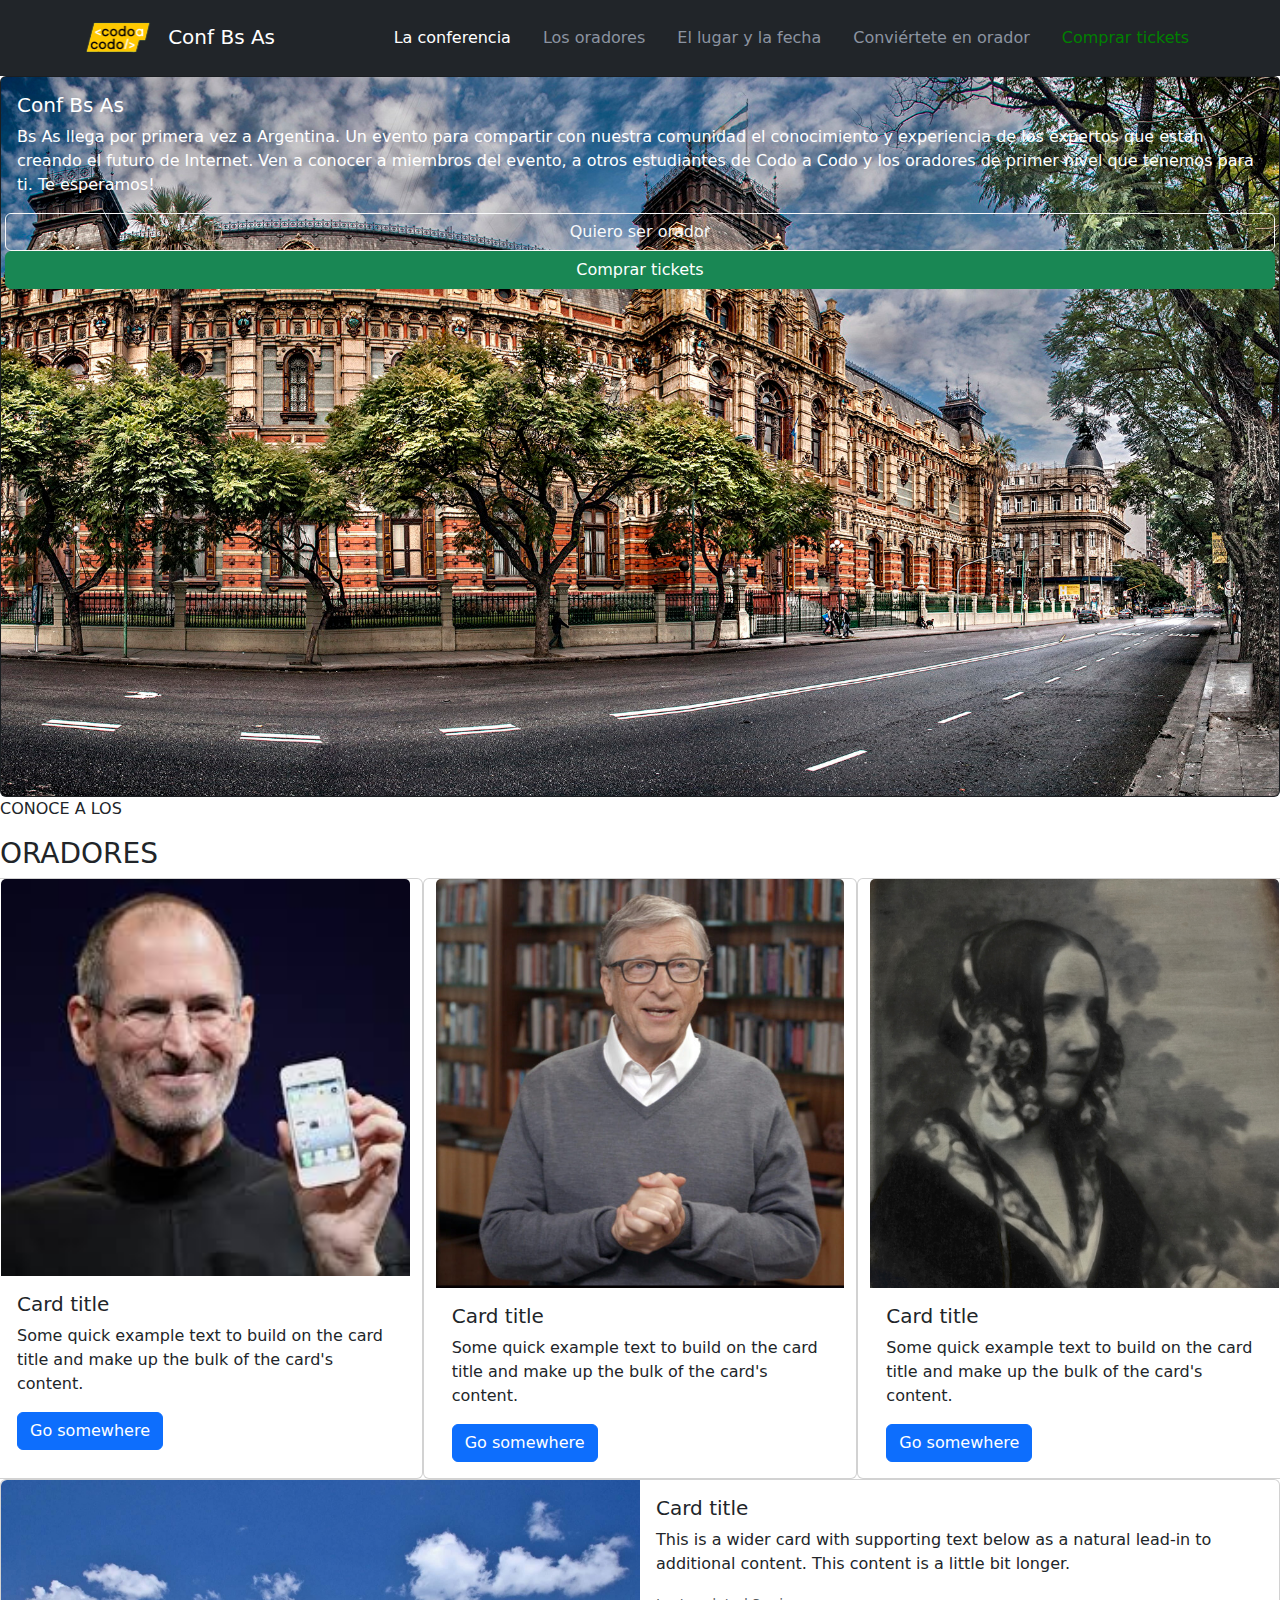
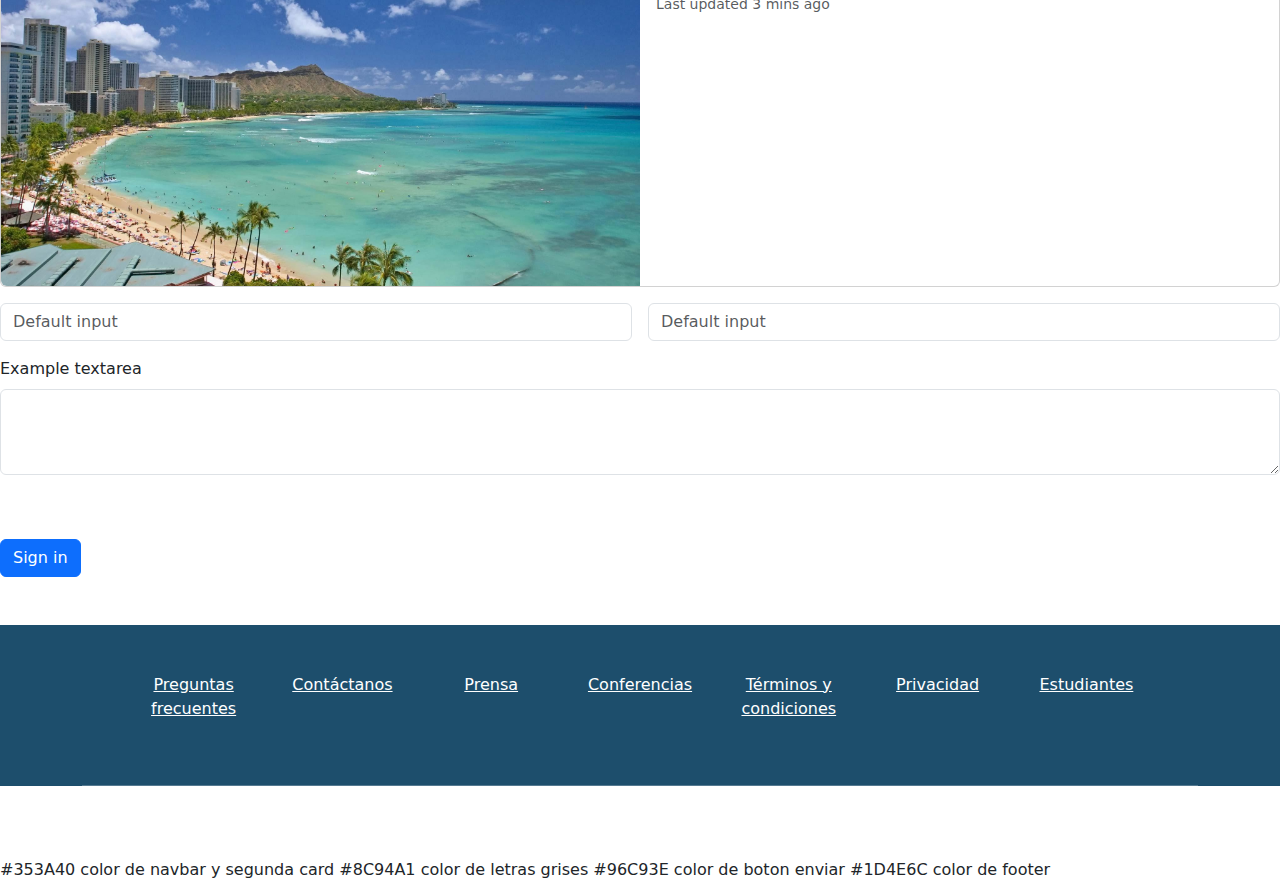
==== index.html @ 9ac05876 "esbozo 1" ====
<!DOCTYPE html>
<html lang="en">
<head>
    <meta charset="UTF-8">
    <meta http-equiv="X-UA-Compatible" content="IE=edge">
    <meta name="viewport" content="width=device-width, initial-scale=1.0">
    <link href="https://cdn.jsdelivr.net/npm/bootstrap@5.2.1/dist/css/bootstrap.min.css" rel="stylesheet">
    <title>Document</title>
</head>
<body>
    <nav class="navbar navbar-dark bg-dark" style="background-color: #353a40;">
        <div class="container-fluid">
          <a class="navbar-brand" href="#" style="padding-left: 5%;">
            <img src="./static/imagenes/logos/codoacodo.png" alt="Logo" width="87" height="50" class="d-inline-block align-text-center">
            Conf Bs As
          </a>
          <ul class="nav justify-content-end" style="padding-right: 5%;">
            <li class="nav-item">
              <a class="nav-link" aria-current="page" href="#" style="color: white;">La conferencia</a>
            </li>
            <li class="nav-item">
              <a class="nav-link" href="#" style="color: #8C94A1;">Los oradores</a>
            </li>
            <li class="nav-item">
              <a class="nav-link" href="#" style="color: #8C94A1;">El lugar y la fecha</a>
            </li>
            <li class="nav-item">
                <a class="nav-link" href="#" style="color: #8C94A1;">Conviértete en orador</a>
              </li>
            <li class="nav-item">
              <a class="nav-link disabled" style="color: green;">Comprar tickets</a>
            </li>
          </ul>
        </div>
      </nav>
       
      <div class="card text-bg-dark">
        <img src="./static/imagenes/lugares/ba1.jpg" class="card-img" alt="...">
        <div class=" card-img-overlay">
          <h5 class="card-title">Conf Bs As</h5>
          <p class="card-text">Bs As llega por primera vez a Argentina. Un evento para compartir con nuestra comunidad el conocimiento y experiencia de los expertos que estan creando el futuro de Internet. Ven a conocer a miembros del evento, a otros estudiantes de Codo a Codo y los oradores de primer nivel que tenemos para ti. Te esperamos!</p>
          <div class="row">
            <button href="#" type="button" class="btn btn-outline-light">Quiero ser orador</button>
            <button href="#" type="button" class="btn btn-success">Comprar tickets</button>

          </div>
        </div>
      </div>
      <p>CONOCE A LOS</p>
      <H3>ORADORES</H3>
      <div class="row">
      <div class="card col-sm" style="width: 18rem;">
        <img src="./static/imagenes/personas/steve.jpg" class="card-img-top" alt="...">
        <div class="card-body">
          <h5 class="card-title">Card title</h5>
          <p class="card-text">Some quick example text to build on the card title and make up the bulk of the card's content.</p>
          <a href="#" class="btn btn-primary">Go somewhere</a>
        </div>
      </div><div class="card col-sm" style="width: 18rem;">
        <img src="./static/imagenes/personas/bill.jpg" class="card-img-top" alt="...">
        <div class="card-body">
          <h5 class="card-title">Card title</h5>
          <p class="card-text">Some quick example text to build on the card title and make up the bulk of the card's content.</p>
          <a href="#" class="btn btn-primary">Go somewhere</a>
        </div>
      </div><div class="card col-sm" style="width: 18rem;">
        <img src="./static/imagenes/personas/ada.jpeg" class="card-img-top" alt="...">
        <div class="card-body">
          <h5 class="card-title">Card title</h5>
          <p class="card-text">Some quick example text to build on the card title and make up the bulk of the card's content.</p>
          <a href="#" class="btn btn-primary">Go somewhere</a>
        </div>
      </div>
      </div>
      
      <div class="card mb-3">
        <div class="row g-0">
          <div class="col-md-6 ">
            <img src="./static/imagenes/lugares/honolulu.jpg" class="img-fluid rounded-start" alt="...">
          </div>
          <div class="col-md-6">
            <div class="card-body">
              <h5 class="card-title">Card title</h5>
              <p class="card-text">This is a wider card with supporting text below as a natural lead-in to additional content. This content is a little bit longer.</p>
              <p class="card-text"><small class="text-muted">Last updated 3 mins ago</small></p>
            </div>
          </div>
        </div>
      </div>

      <form class="row g-3">
        <div class="col-md-6">
          <input class="form-control" type="text" placeholder="Default input" aria-label="default input example">
        </div>
        <div class="col-md-6">
          <input class="form-control" type="text" placeholder="Default input" aria-label="default input example">
        </div>
        <div class="col-12">
          <div class="mb-5">
            <label for="exampleFormControlTextarea1" class="form-label">Example textarea</label>
            <textarea class="form-control" id="exampleFormControlTextarea1" rows="3"></textarea>
          </div>
        </div>
        <div class="col-12">
          <button type="submit" class="btn btn-primary">Sign in</button>
        </div>
      </form>


    <footer class="text-center text-white" style="background-color: #1D4E6C">
      
      <div class="container">
       
        <section class="mt-5">
          
          <div class=" d-flex justify-content-center pt-5" style="padding-left: 10%; padding-right: 10%;">
            
            <div class="col-md-2">
              <p class="font-weight-bold">
                <a href="#!" class="text-white">Preguntas frecuentes</a>
              </p>
            </div>
            
            <div class="col-md-2">
              <p class="font-weight-bold">
                <a href="#!" class="text-white">Contáctanos</a>
              </p>
            </div>
            
            <div class="col-md-2">
              <p class="font-weight-bold">
                <a href="#!" class="text-white">Prensa</a>
              </p>
            </div>
            
            <div class="col-md-2">
              <p class="font-weight-bold">
                <a href="#!" class="text-white">Conferencias</a>
              </p>
            </div>
            
            <div class="col-md-2">
              <p class="font-weight-bold">
                <a href="#!" class="text-white">Términos y condiciones</a>
              </p>
            </div>

            <div class="col-md-2">
              <p class="font-weight-bold">
                <a href="#!" class="text-white">Privacidad</a>
              </p>
            </div>

            <div class="col-md-2">
              <p class="font-weight-bold">
                <a href="#!" class="text-white">Estudiantes</a>
              </p>
            </div>
            
          </div>
        </section>
        <hr class="my-5" />

      </div>
    </footer>
     <br/>
    #353A40 color de navbar y segunda card
    #8C94A1 color de letras grises
    #96C93E color de boton enviar
    #1D4E6C color de footer
</body>
</html>
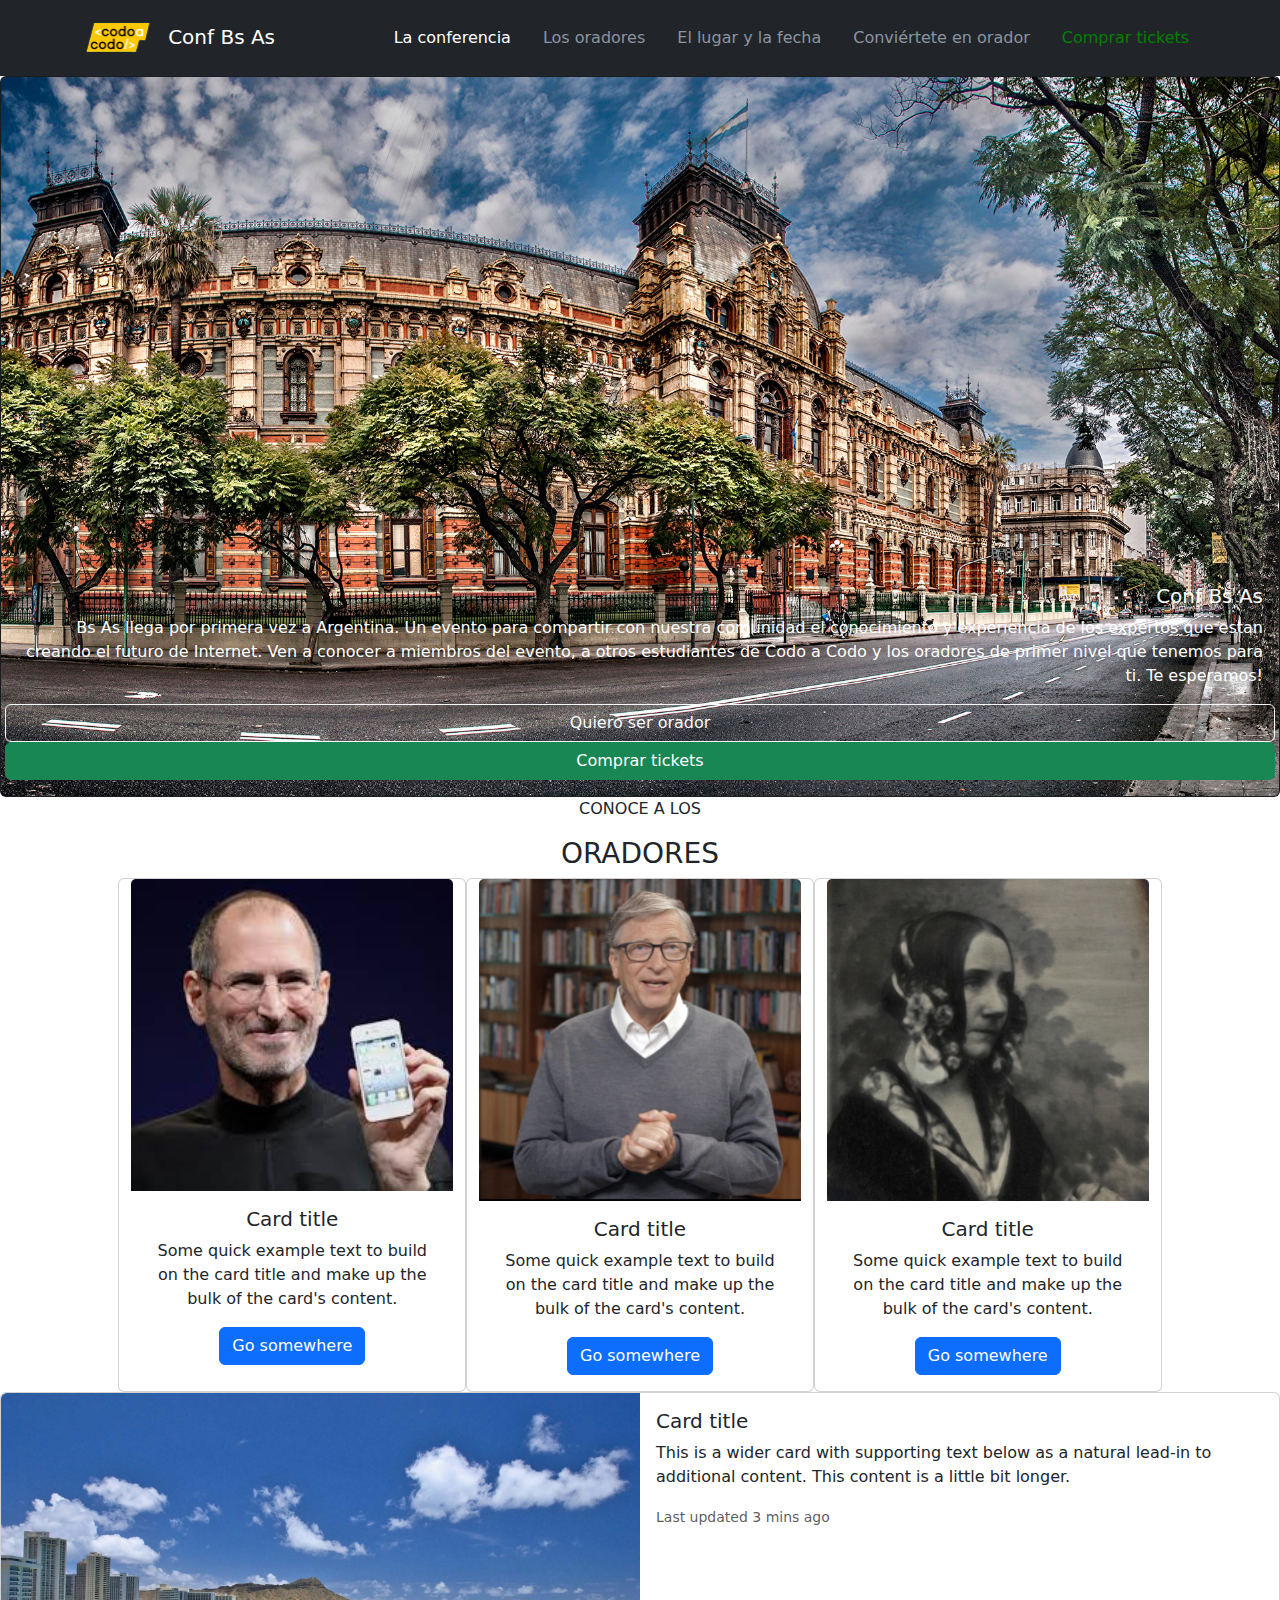
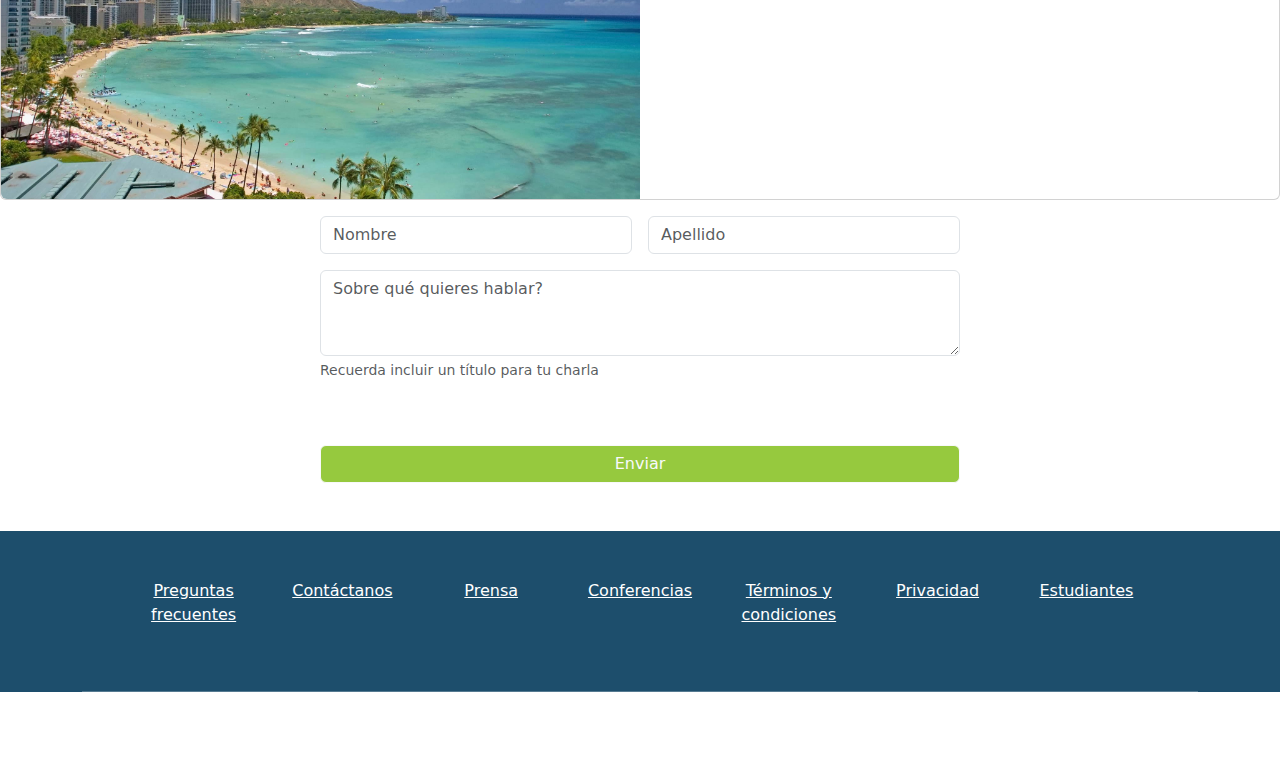
==== commit 4f8064a2: "bosquejo 2" ====
--- a/index.html
+++ b/index.html
@@ -34,36 +34,37 @@
         </div>
       </nav>
        
-      <div class="card text-bg-dark">
+      <div class="card text-bg-dark text-end">
         <img src="./static/imagenes/lugares/ba1.jpg" class="card-img" alt="...">
-        <div class=" card-img-overlay">
+        <div class="card-img-overlay align-content-end">
           <h5 class="card-title">Conf Bs As</h5>
           <p class="card-text">Bs As llega por primera vez a Argentina. Un evento para compartir con nuestra comunidad el conocimiento y experiencia de los expertos que estan creando el futuro de Internet. Ven a conocer a miembros del evento, a otros estudiantes de Codo a Codo y los oradores de primer nivel que tenemos para ti. Te esperamos!</p>
           <div class="row">
             <button href="#" type="button" class="btn btn-outline-light">Quiero ser orador</button>
             <button href="#" type="button" class="btn btn-success">Comprar tickets</button>
-
           </div>
         </div>
       </div>
-      <p>CONOCE A LOS</p>
-      <H3>ORADORES</H3>
-      <div class="row">
-      <div class="card col-sm" style="width: 18rem;">
+      <div class="row text-center">
+        <p>CONOCE A LOS</p>
+      <h3>ORADORES</h3>
+      <div class="card col-sm" style="width: 18rem; margin-left: 10%;">
         <img src="./static/imagenes/personas/steve.jpg" class="card-img-top" alt="...">
         <div class="card-body">
           <h5 class="card-title">Card title</h5>
           <p class="card-text">Some quick example text to build on the card title and make up the bulk of the card's content.</p>
           <a href="#" class="btn btn-primary">Go somewhere</a>
         </div>
-      </div><div class="card col-sm" style="width: 18rem;">
+      </div>
+      <div class="card col-sm" style="width: 18rem;">
         <img src="./static/imagenes/personas/bill.jpg" class="card-img-top" alt="...">
         <div class="card-body">
           <h5 class="card-title">Card title</h5>
           <p class="card-text">Some quick example text to build on the card title and make up the bulk of the card's content.</p>
           <a href="#" class="btn btn-primary">Go somewhere</a>
         </div>
-      </div><div class="card col-sm" style="width: 18rem;">
+      </div>
+      <div class="card col-sm" style="width: 18rem; margin-right: 10%;">
         <img src="./static/imagenes/personas/ada.jpeg" class="card-img-top" alt="...">
         <div class="card-body">
           <h5 class="card-title">Card title</h5>
@@ -75,7 +76,7 @@
       
       <div class="card mb-3">
         <div class="row g-0">
-          <div class="col-md-6 ">
+          <div class="col-md-6">
             <img src="./static/imagenes/lugares/honolulu.jpg" class="img-fluid rounded-start" alt="...">
           </div>
           <div class="col-md-6">
@@ -88,21 +89,22 @@
         </div>
       </div>
 
-      <form class="row g-3">
-        <div class="col-md-6">
-          <input class="form-control" type="text" placeholder="Default input" aria-label="default input example">
+      <form class="row g-3 text-center" style="padding-left: 25%; padding-right: 25%;">
+        <div class="col-md-6 ">
+          
+          <input class="form-control" type="text" placeholder="Nombre" aria-label="default input example">
         </div>
         <div class="col-md-6">
-          <input class="form-control" type="text" placeholder="Default input" aria-label="default input example">
+          <input class="form-control" type="text" placeholder="Apellido" aria-label="default input example">
         </div>
         <div class="col-12">
           <div class="mb-5">
-            <label for="exampleFormControlTextarea1" class="form-label">Example textarea</label>
-            <textarea class="form-control" id="exampleFormControlTextarea1" rows="3"></textarea>
+            <textarea class="form-control" type="text" placeholder="Sobre qué quieres hablar?" rows="3"></textarea>
+            <div id="emailHelp" class="form-text text-lg-start">Recuerda incluir un título para tu charla</div>
           </div>
         </div>
-        <div class="col-12">
-          <button type="submit" class="btn btn-primary">Sign in</button>
+        <div class="col-12 d-grid gap-2">
+          <button type="submit" class="btn btn-primary btn-outline-light" style="background-color: #96c93e;">Enviar</button>
         </div>
       </form>
 
@@ -113,60 +115,47 @@
        
         <section class="mt-5">
           
-          <div class=" d-flex justify-content-center pt-5" style="padding-left: 10%; padding-right: 10%;">
-            
+          <div class=" d-flex justify-content-center pt-5" style="padding-left: 10%; padding-right: 10%;">  
             <div class="col-md-2">
               <p class="font-weight-bold">
                 <a href="#!" class="text-white">Preguntas frecuentes</a>
               </p>
             </div>
-            
             <div class="col-md-2">
               <p class="font-weight-bold">
                 <a href="#!" class="text-white">Contáctanos</a>
               </p>
             </div>
-            
             <div class="col-md-2">
               <p class="font-weight-bold">
                 <a href="#!" class="text-white">Prensa</a>
               </p>
             </div>
-            
             <div class="col-md-2">
               <p class="font-weight-bold">
                 <a href="#!" class="text-white">Conferencias</a>
               </p>
             </div>
-            
             <div class="col-md-2">
               <p class="font-weight-bold">
                 <a href="#!" class="text-white">Términos y condiciones</a>
               </p>
             </div>
-
             <div class="col-md-2">
               <p class="font-weight-bold">
                 <a href="#!" class="text-white">Privacidad</a>
               </p>
             </div>
-
             <div class="col-md-2">
               <p class="font-weight-bold">
                 <a href="#!" class="text-white">Estudiantes</a>
               </p>
             </div>
-            
           </div>
         </section>
-        <hr class="my-5" />
-
+        <hr class="my-5"/>
       </div>
     </footer>
      <br/>
-    #353A40 color de navbar y segunda card
-    #8C94A1 color de letras grises
-    #96C93E color de boton enviar
-    #1D4E6C color de footer
 </body>
 </html>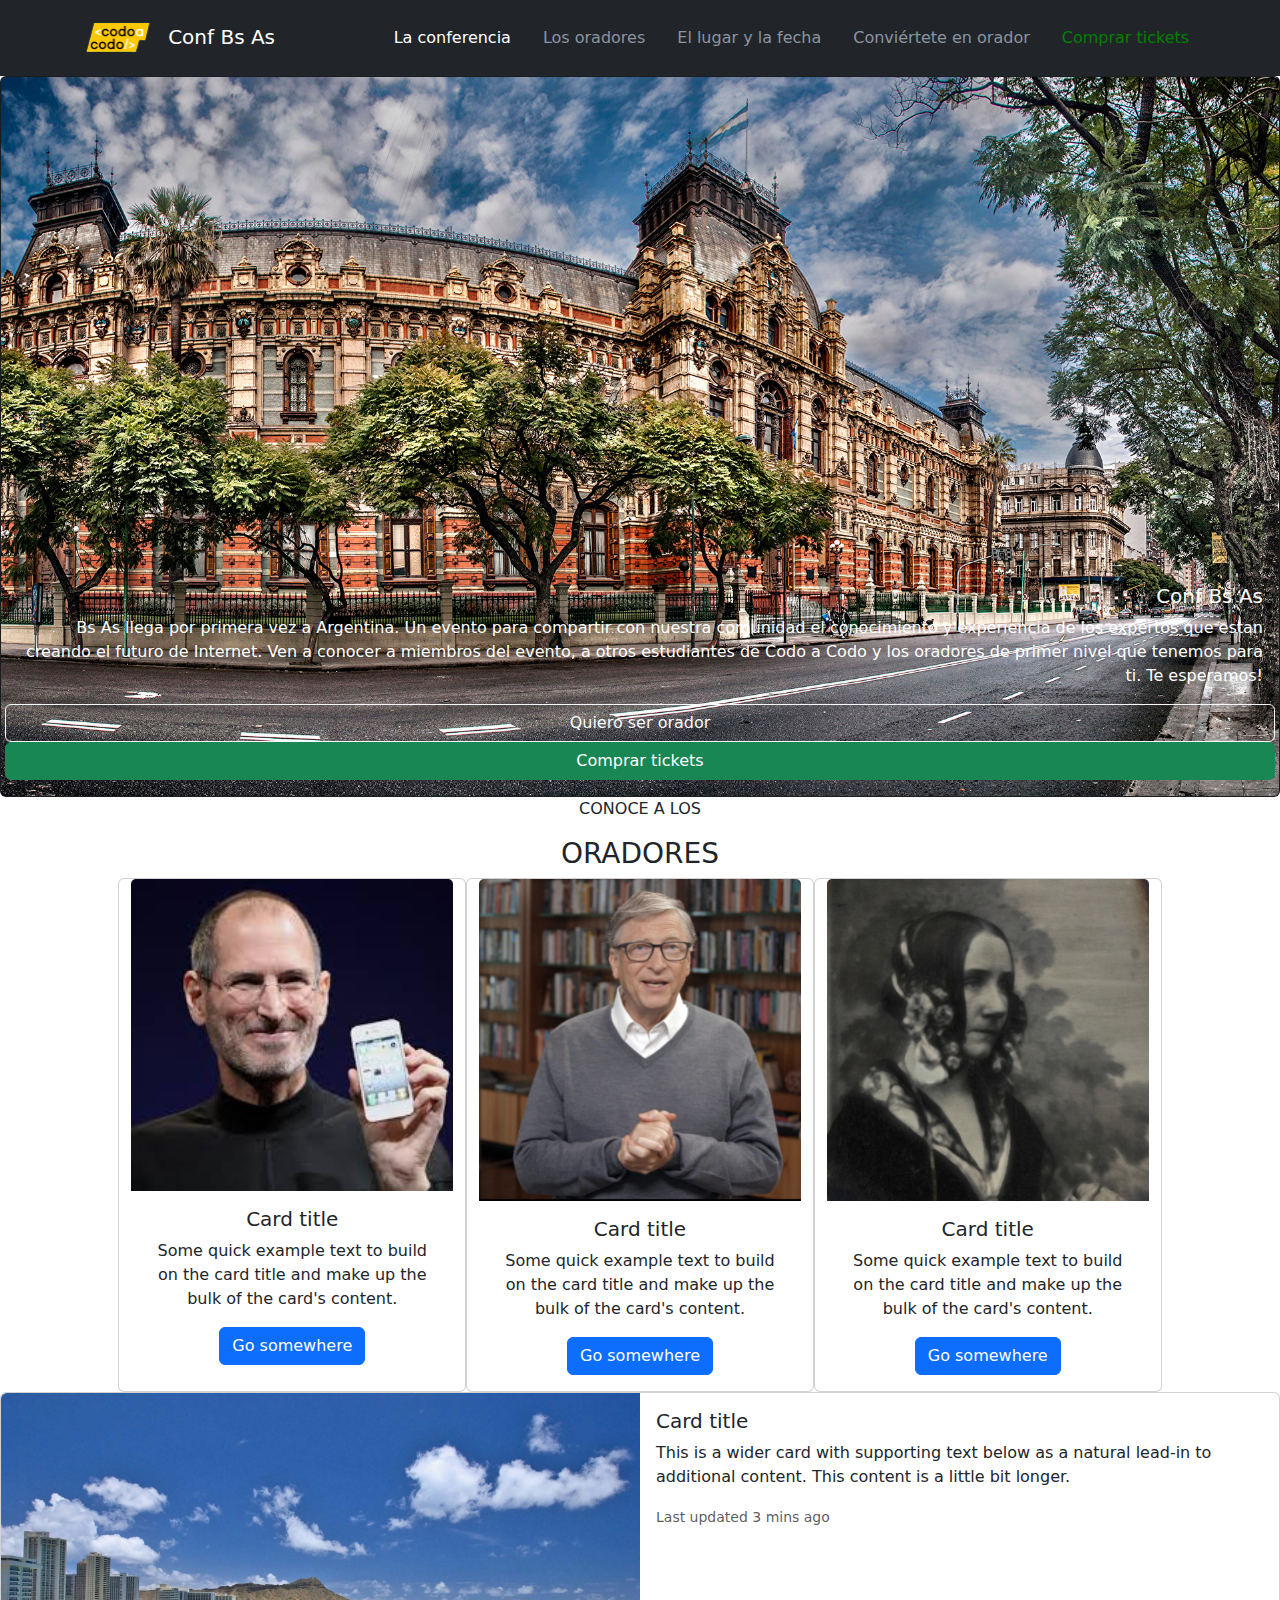
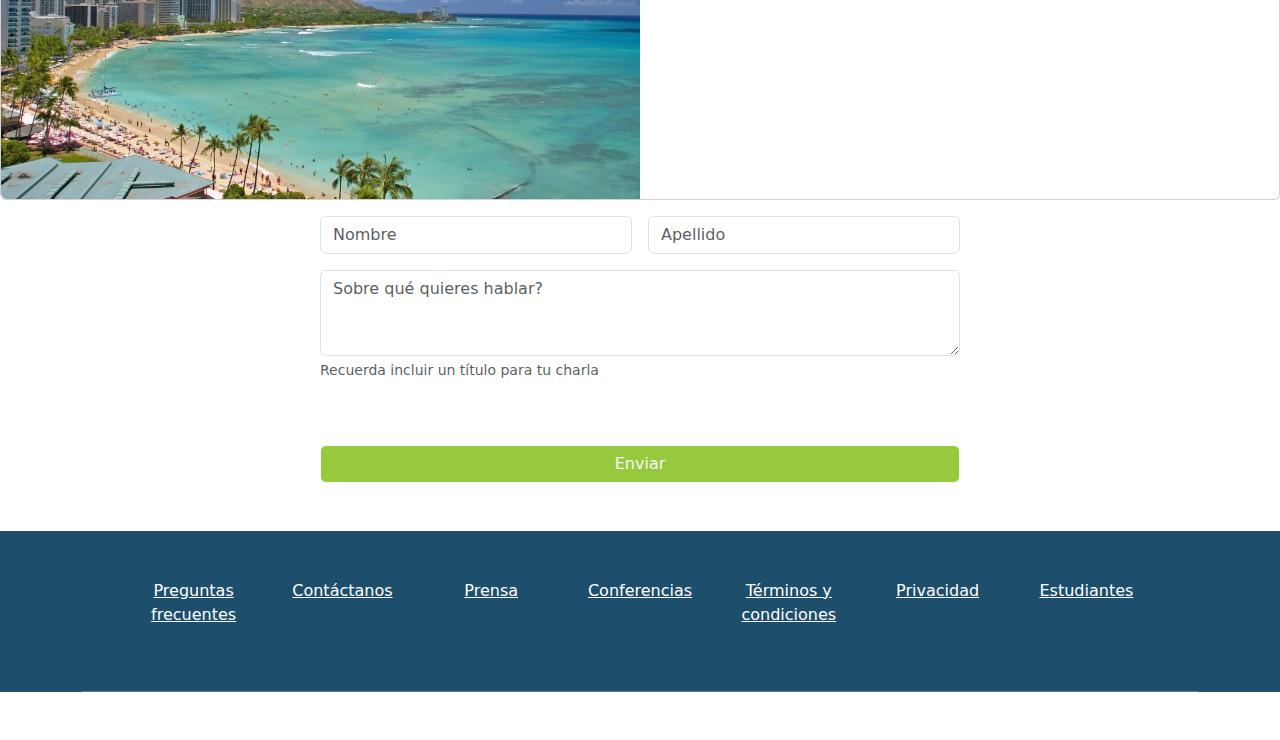
==== commit 67e15af3: "cambios chicos" ====
--- a/index.html
+++ b/index.html
@@ -156,6 +156,5 @@
         <hr class="my-5"/>
       </div>
     </footer>
-     <br/>
 </body>
 </html>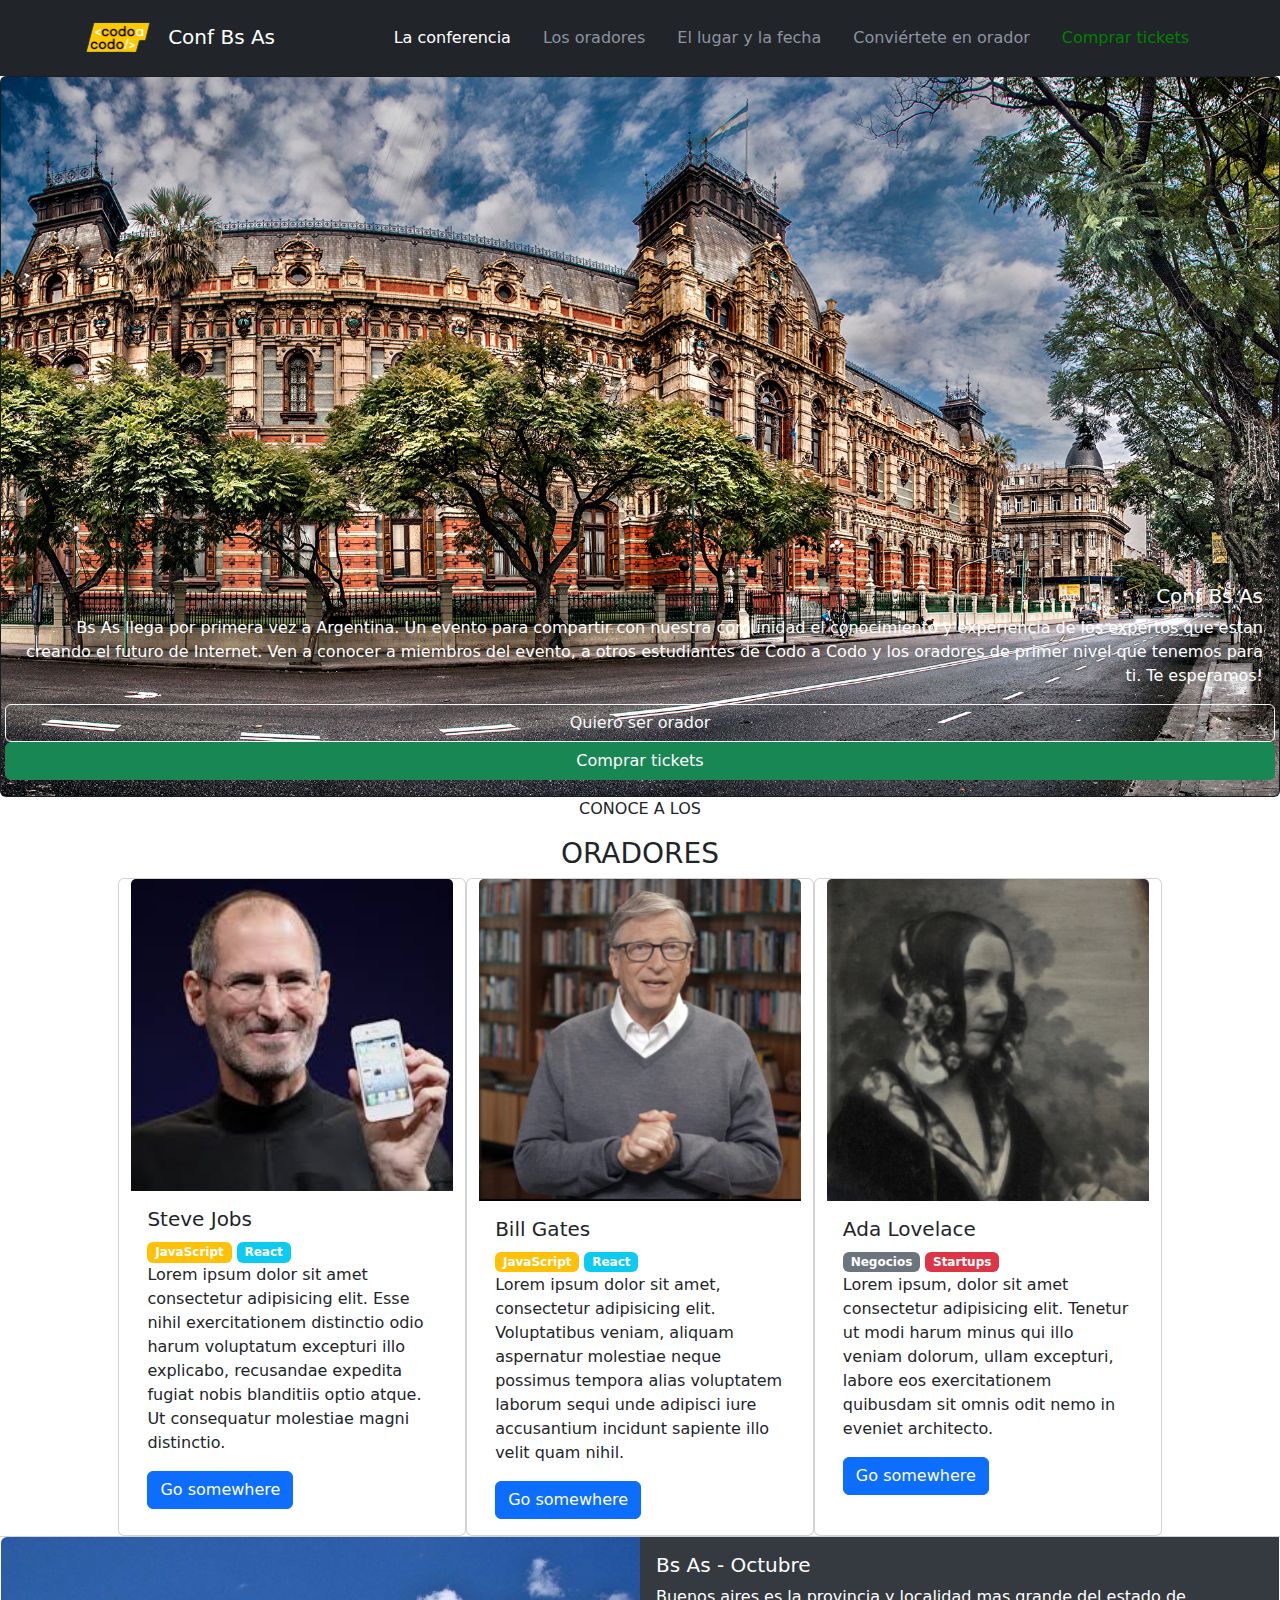
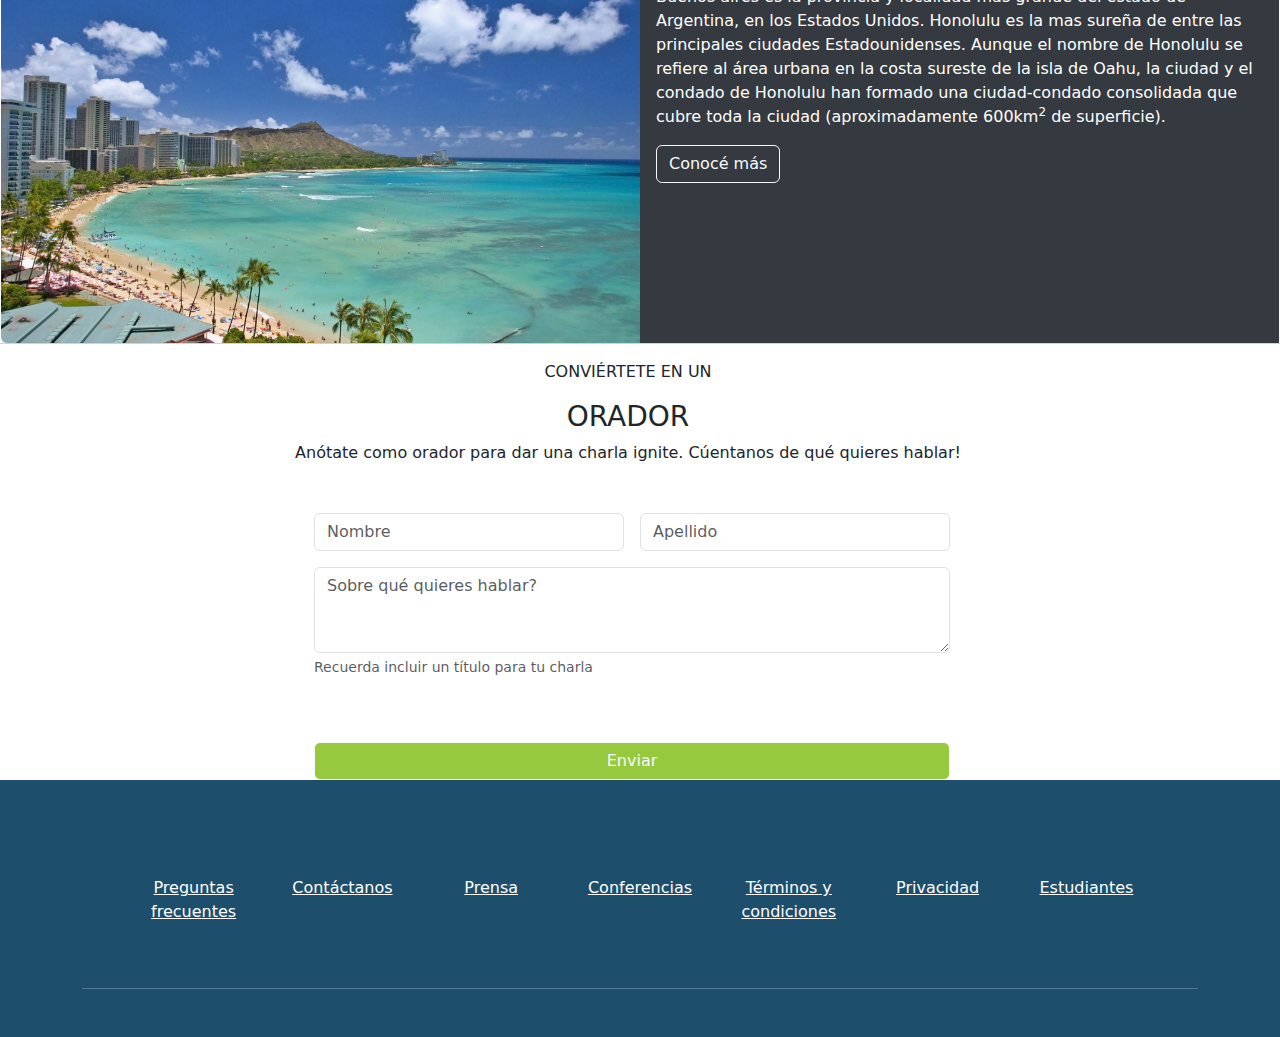
==== commit bfeaa603: "pequeños cambios" ====
--- a/index.html
+++ b/index.html
@@ -47,55 +47,67 @@
       </div>
       <div class="row text-center">
         <p>CONOCE A LOS</p>
-      <h3>ORADORES</h3>
+        <h3>ORADORES</h3>
+      </div>
+      <div class="row text-start">
       <div class="card col-sm" style="width: 18rem; margin-left: 10%;">
         <img src="./static/imagenes/personas/steve.jpg" class="card-img-top" alt="...">
         <div class="card-body">
-          <h5 class="card-title">Card title</h5>
-          <p class="card-text">Some quick example text to build on the card title and make up the bulk of the card's content.</p>
+          <h5 class="card-title">Steve Jobs</h5>
+          <span class="badge bg-warning">JavaScript</span>
+          <span class="badge bg-info">React</span>
+          <p class="card-text">Lorem ipsum dolor sit amet consectetur adipisicing elit. Esse nihil exercitationem distinctio odio harum voluptatum excepturi illo explicabo, recusandae expedita fugiat nobis blanditiis optio atque. Ut consequatur molestiae magni distinctio.</p>
           <a href="#" class="btn btn-primary">Go somewhere</a>
         </div>
       </div>
       <div class="card col-sm" style="width: 18rem;">
         <img src="./static/imagenes/personas/bill.jpg" class="card-img-top" alt="...">
         <div class="card-body">
-          <h5 class="card-title">Card title</h5>
-          <p class="card-text">Some quick example text to build on the card title and make up the bulk of the card's content.</p>
+          <h5 class="card-title">Bill Gates</h5>
+          <span class="badge bg-warning">JavaScript</span>
+          <span class="badge bg-info">React</span>
+          <p class="card-text">Lorem ipsum dolor sit amet, consectetur adipisicing elit. Voluptatibus veniam, aliquam aspernatur molestiae neque possimus tempora alias voluptatem laborum sequi unde adipisci iure accusantium incidunt sapiente illo velit quam nihil.</p>
           <a href="#" class="btn btn-primary">Go somewhere</a>
         </div>
       </div>
       <div class="card col-sm" style="width: 18rem; margin-right: 10%;">
         <img src="./static/imagenes/personas/ada.jpeg" class="card-img-top" alt="...">
         <div class="card-body">
-          <h5 class="card-title">Card title</h5>
-          <p class="card-text">Some quick example text to build on the card title and make up the bulk of the card's content.</p>
+          <h5 class="card-title">Ada Lovelace</h5>
+          <span class="badge bg-secondary">Negocios</span>
+          <span class="badge bg-danger">Startups</span>
+          <p class="card-text">Lorem ipsum, dolor sit amet consectetur adipisicing elit. Tenetur ut modi harum minus qui illo veniam dolorum, ullam excepturi, labore eos exercitationem quibusdam sit omnis odit nemo in eveniet architecto. </p>
           <a href="#" class="btn btn-primary">Go somewhere</a>
         </div>
       </div>
-      </div>
+      
       
       <div class="card mb-3">
         <div class="row g-0">
           <div class="col-md-6">
             <img src="./static/imagenes/lugares/honolulu.jpg" class="img-fluid rounded-start" alt="...">
           </div>
-          <div class="col-md-6">
-            <div class="card-body">
-              <h5 class="card-title">Card title</h5>
-              <p class="card-text">This is a wider card with supporting text below as a natural lead-in to additional content. This content is a little bit longer.</p>
-              <p class="card-text"><small class="text-muted">Last updated 3 mins ago</small></p>
+          <div class="col-md-6" style="background-color: #353a40 ;">
+            <div class="card-body text-lg-start" style="color: white;">
+              <h5 class="card-title">Bs As - Octubre</h5>
+              <p class="card-text">Buenos aires es la provincia y localidad mas grande del estado de Argentina, en los Estados Unidos. Honolulu es la mas sureña de entre las principales ciudades Estadounidenses. Aunque el nombre de Honolulu se refiere al área urbana en la costa sureste de la isla de Oahu, la ciudad y el condado de Honolulu han formado una ciudad-condado consolidada que cubre toda la ciudad (aproximadamente 600km<sup>2</sup> de superficie).</p>
+              <button type="button" class="btn btn-outline-light">Conocé más</button>
             </div>
           </div>
         </div>
       </div>
-
+      <div class="row text-center">
+      <p>CONVIÉRTETE EN UN</p>
+      <h3>ORADOR</h3>
+      <p>Anótate como orador para dar una charla ignite. Cúentanos de qué quieres hablar!</p>
+    </div>
       <form class="row g-3 text-center" style="padding-left: 25%; padding-right: 25%;">
         <div class="col-md-6 ">
           
-          <input class="form-control" type="text" placeholder="Nombre" aria-label="default input example">
+          <input class="form-control" type="text" placeholder="Nombre" aria-label="Nombre">
         </div>
         <div class="col-md-6">
-          <input class="form-control" type="text" placeholder="Apellido" aria-label="default input example">
+          <input class="form-control" type="text" placeholder="Apellido" aria-label="Apellido">
         </div>
         <div class="col-12">
           <div class="mb-5">
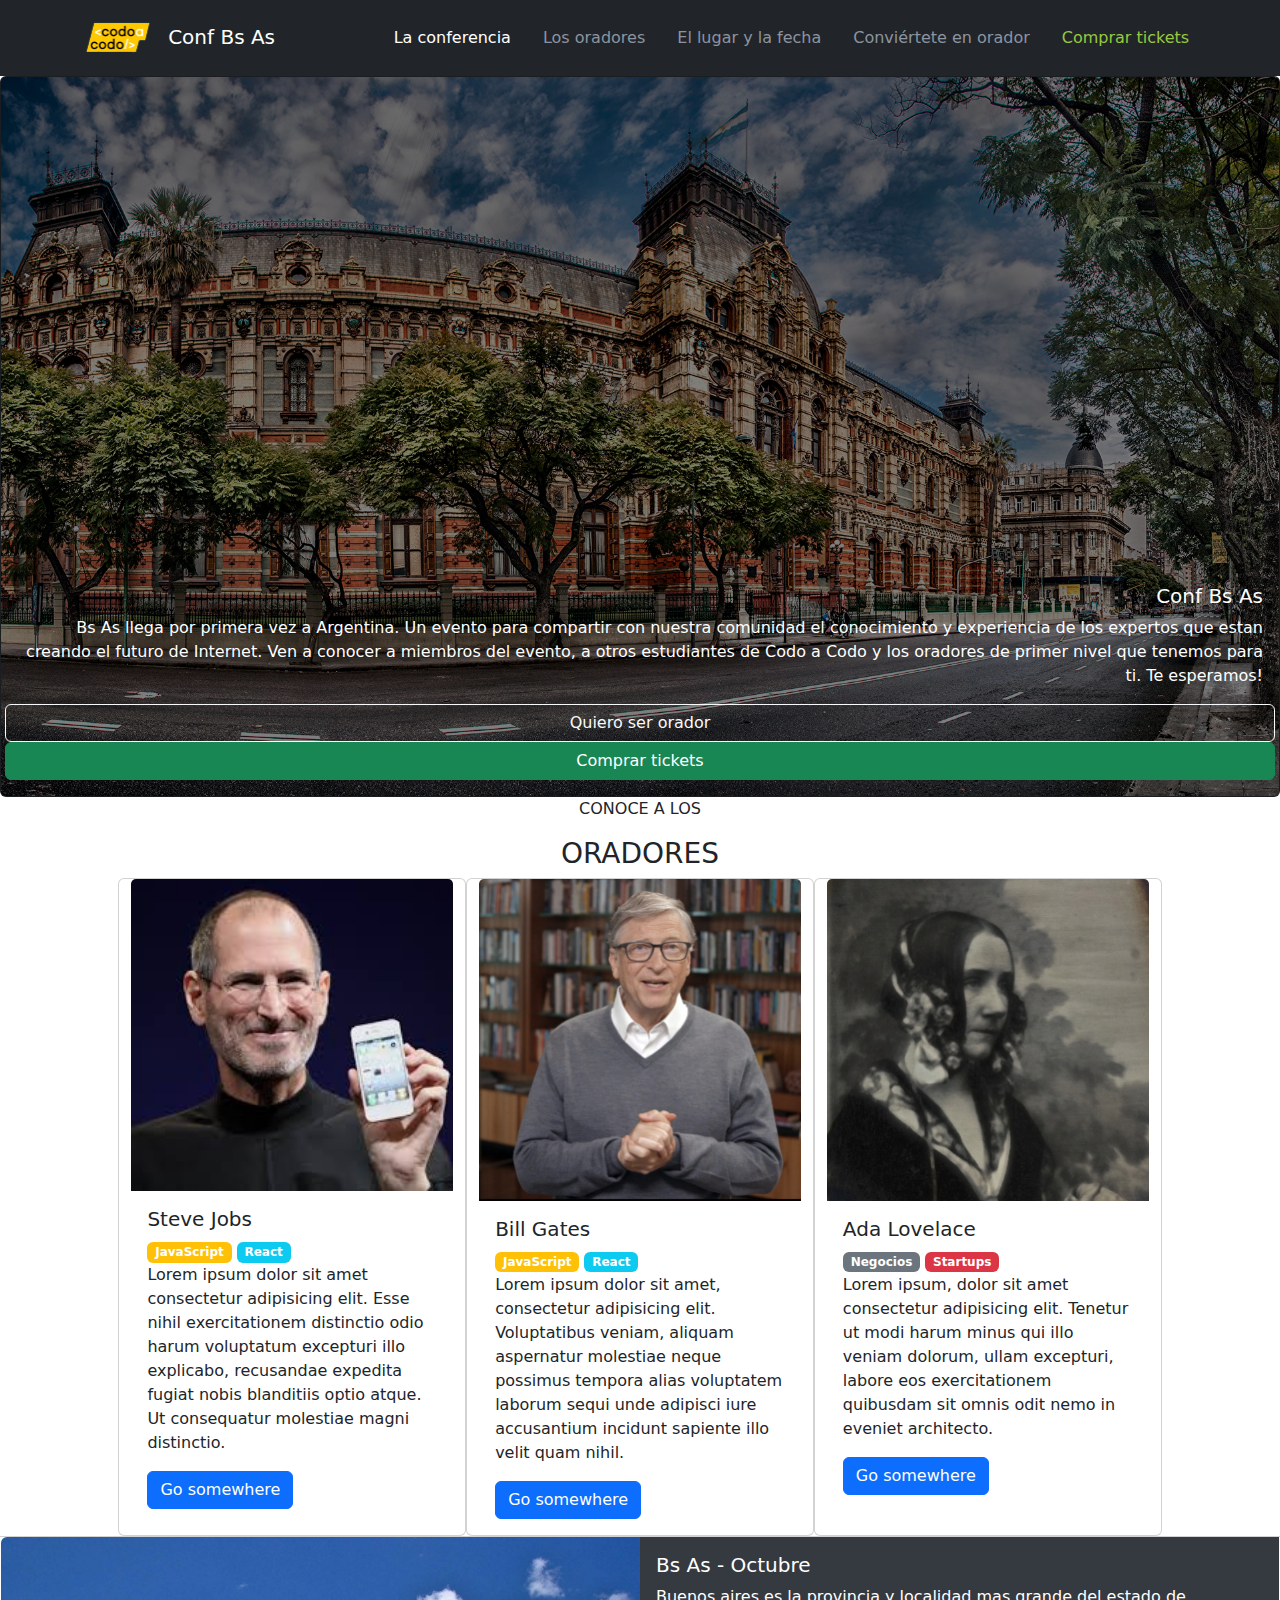
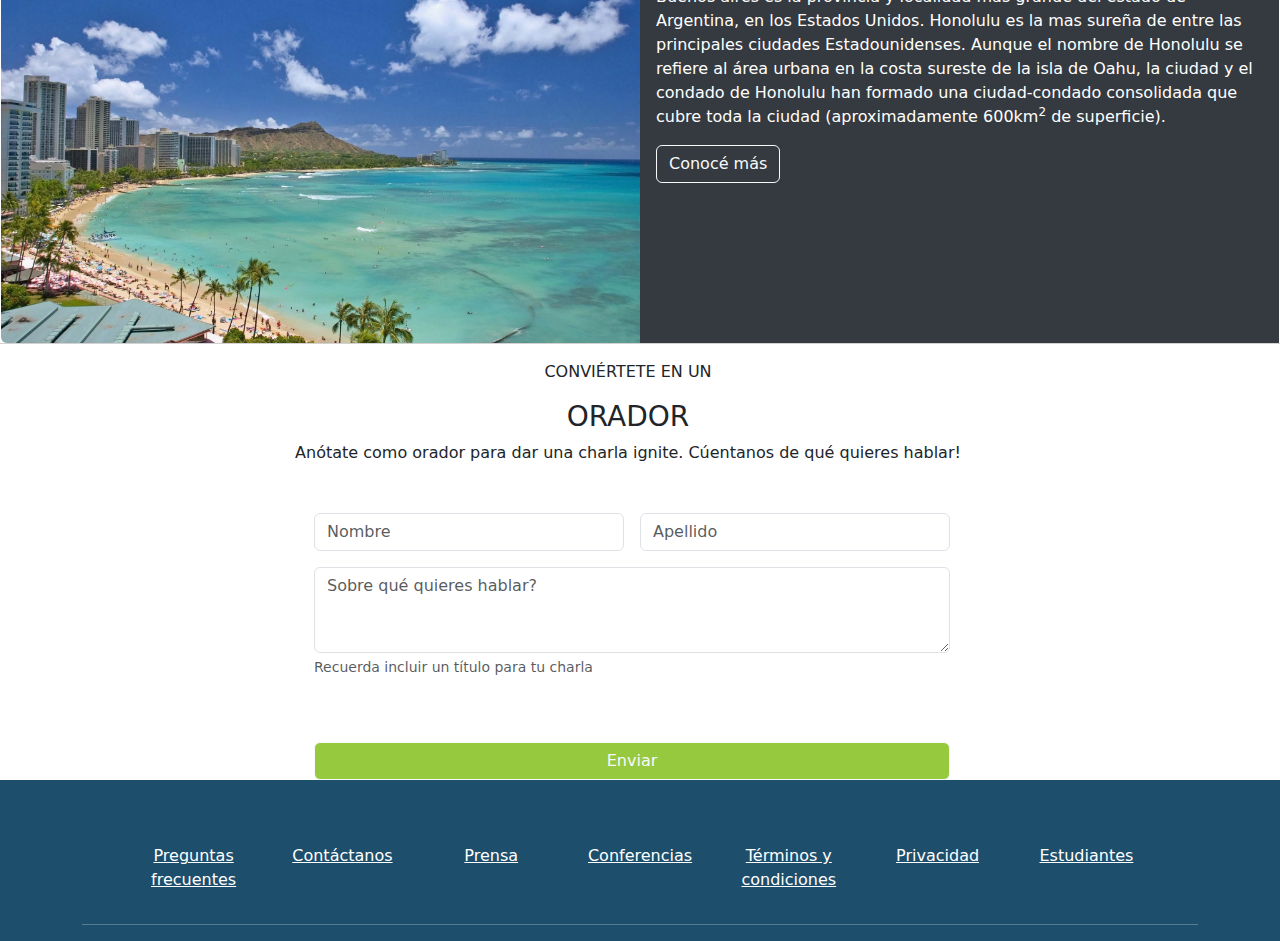
==== commit a6dd9b31: "casi listo" ====
--- a/index.html
+++ b/index.html
@@ -5,7 +5,7 @@
     <meta http-equiv="X-UA-Compatible" content="IE=edge">
     <meta name="viewport" content="width=device-width, initial-scale=1.0">
     <link href="https://cdn.jsdelivr.net/npm/bootstrap@5.2.1/dist/css/bootstrap.min.css" rel="stylesheet">
-    <title>Document</title>
+    <title>CODO A CODO</title>
 </head>
 <body>
     <nav class="navbar navbar-dark bg-dark" style="background-color: #353a40;">
@@ -28,7 +28,7 @@
                 <a class="nav-link" href="#" style="color: #8C94A1;">Conviértete en orador</a>
               </li>
             <li class="nav-item">
-              <a class="nav-link disabled" style="color: green;">Comprar tickets</a>
+              <a class="nav-link disabled" style="color: #96c93e;">Comprar tickets</a>
             </li>
           </ul>
         </div>
@@ -36,7 +36,7 @@
        
       <div class="card text-bg-dark text-end">
         <img src="./static/imagenes/lugares/ba1.jpg" class="card-img" alt="...">
-        <div class="card-img-overlay align-content-end">
+        <div class="card-img-overlay align-content-end" style="background-color: rgba(0, 0, 0, 0.5);">
           <h5 class="card-title">Conf Bs As</h5>
           <p class="card-text">Bs As llega por primera vez a Argentina. Un evento para compartir con nuestra comunidad el conocimiento y experiencia de los expertos que estan creando el futuro de Internet. Ven a conocer a miembros del evento, a otros estudiantes de Codo a Codo y los oradores de primer nivel que tenemos para ti. Te esperamos!</p>
           <div class="row">
@@ -127,7 +127,7 @@
        
         <section class="mt-5">
           
-          <div class=" d-flex justify-content-center pt-5" style="padding-left: 10%; padding-right: 10%;">  
+          <div class=" d-flex justify-content-center pt-3" style="padding-left: 10%; padding-right: 10%;">  
             <div class="col-md-2">
               <p class="font-weight-bold">
                 <a href="#!" class="text-white">Preguntas frecuentes</a>
@@ -165,7 +165,7 @@
             </div>
           </div>
         </section>
-        <hr class="my-5"/>
+        <hr class="my-3"/>
       </div>
     </footer>
 </body>
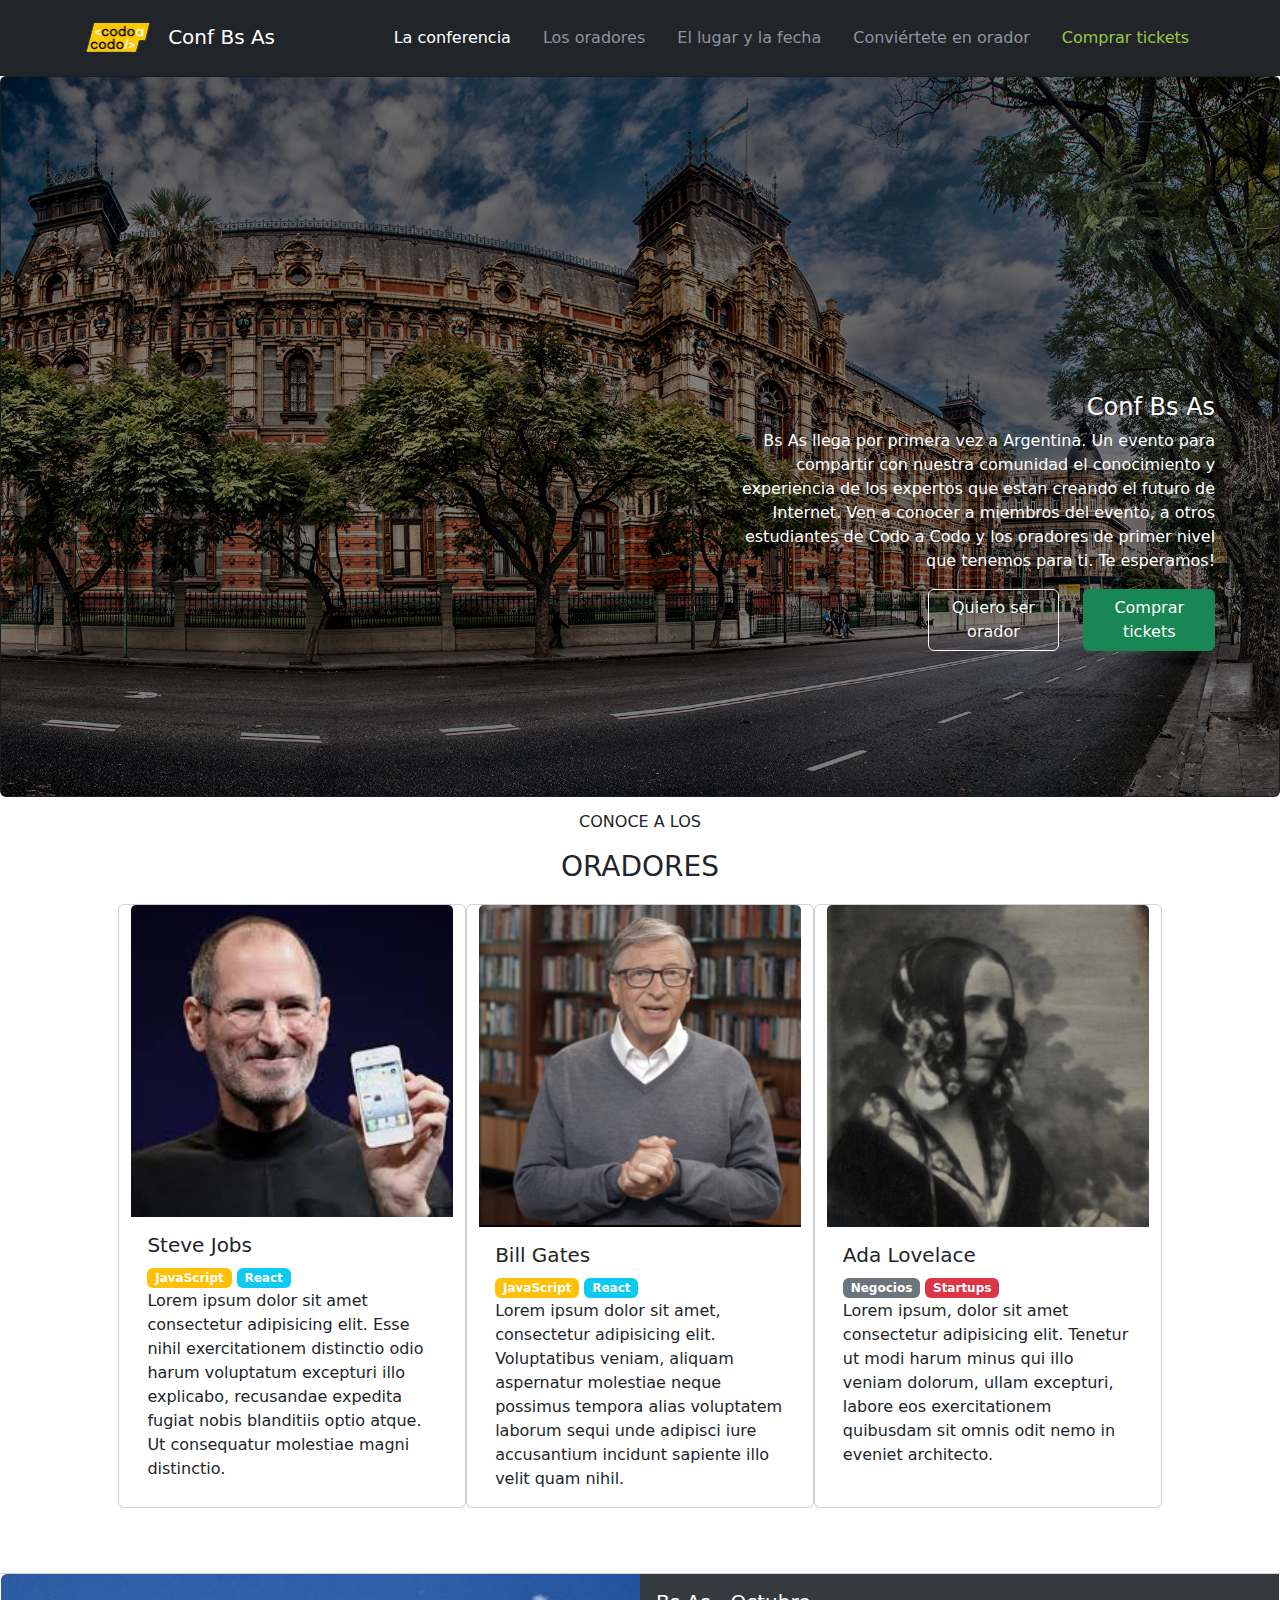
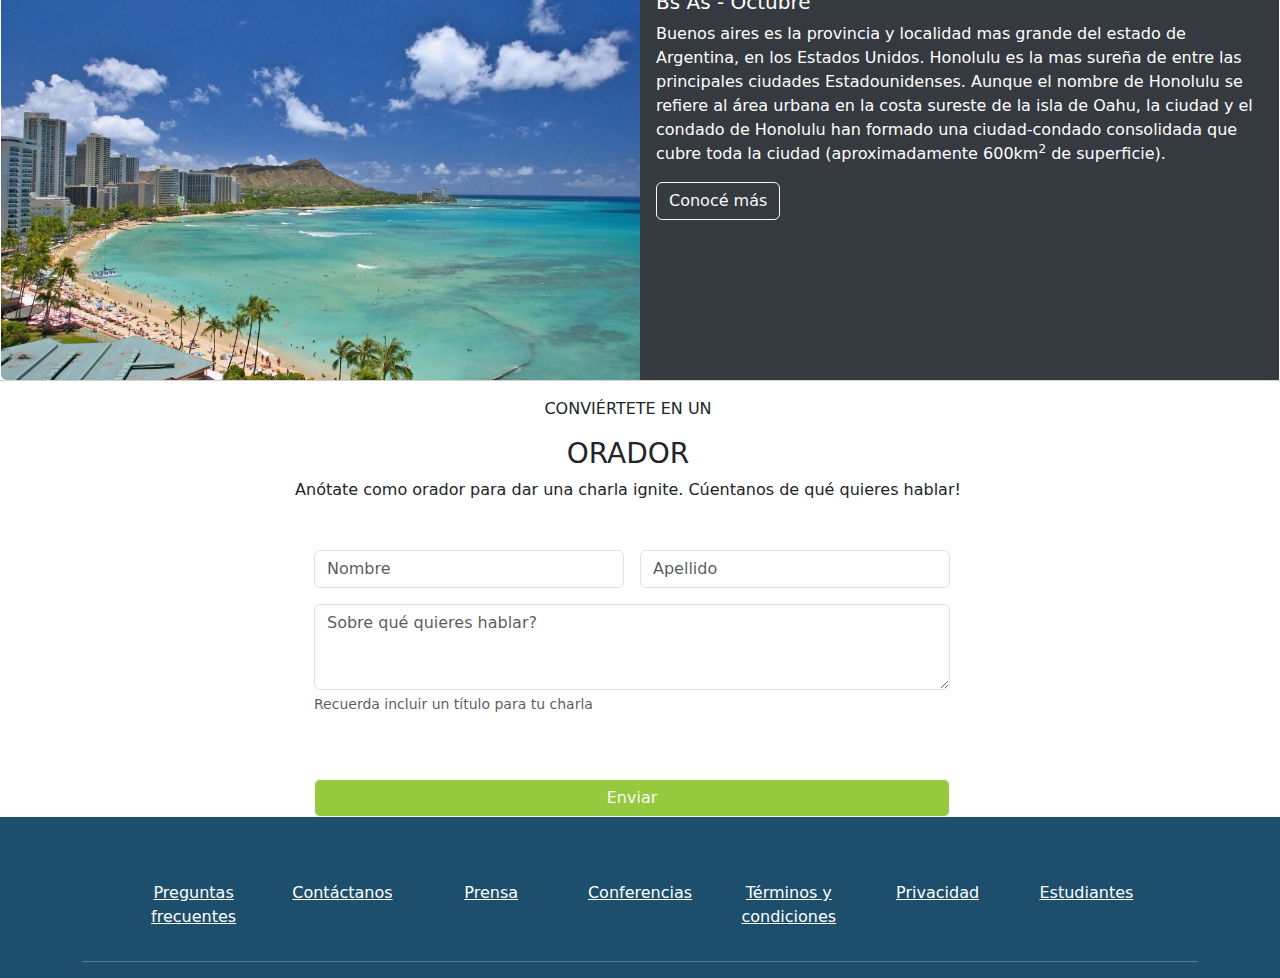
==== commit 6b6bf782: "listo bosquejo de pagina web" ====
--- a/index.html
+++ b/index.html
@@ -34,50 +34,47 @@
         </div>
       </nav>
        
-      <div class="card text-bg-dark text-end">
-        <img src="./static/imagenes/lugares/ba1.jpg" class="card-img" alt="...">
-        <div class="card-img-overlay align-content-end" style="background-color: rgba(0, 0, 0, 0.5);">
-          <h5 class="card-title">Conf Bs As</h5>
-          <p class="card-text">Bs As llega por primera vez a Argentina. Un evento para compartir con nuestra comunidad el conocimiento y experiencia de los expertos que estan creando el futuro de Internet. Ven a conocer a miembros del evento, a otros estudiantes de Codo a Codo y los oradores de primer nivel que tenemos para ti. Te esperamos!</p>
-          <div class="row">
-            <button href="#" type="button" class="btn btn-outline-light">Quiero ser orador</button>
-            <button href="#" type="button" class="btn btn-success">Comprar tickets</button>
+      <div class="card text-bg-dark">
+        <img src="./static/imagenes/lugares/ba1.jpg" class="card-img img-fluid" alt="..." >
+        <div class="card-img-overlay" style="background-color: rgba(0, 0, 0, 0.5); padding-right: 5%;">
+          <h4 class="card-title offset-7 text-end" style="padding-top: 25%;">Conf Bs As</h4>
+          <p class="card-text offset-7 text-end">Bs As llega por primera vez a Argentina. Un evento para compartir con nuestra comunidad el conocimiento y experiencia de los expertos que estan creando el futuro de Internet. Ven a conocer a miembros del evento, a otros estudiantes de Codo a Codo y los oradores de primer nivel que tenemos para ti. Te esperamos!</p>
+          <div class="row offset-9 text-end">
+            <div class="col-sm"><button href="#" type="button" class="btn btn-outline-light">Quiero ser orador</button></div>
+            <div class="col-sm"><button href="#" type="button" class="btn btn-success">Comprar tickets</button></div>
           </div>
         </div>
       </div>
-      <div class="row text-center">
+      <div class="row text-center" style="margin: 1%;">
         <p>CONOCE A LOS</p>
         <h3>ORADORES</h3>
       </div>
       <div class="row text-start">
-      <div class="card col-sm" style="width: 18rem; margin-left: 10%;">
+      <div class="card col-sm" style="width: 18rem; margin-left: 10%; margin-bottom: 5%;">
         <img src="./static/imagenes/personas/steve.jpg" class="card-img-top" alt="...">
         <div class="card-body">
           <h5 class="card-title">Steve Jobs</h5>
           <span class="badge bg-warning">JavaScript</span>
           <span class="badge bg-info">React</span>
           <p class="card-text">Lorem ipsum dolor sit amet consectetur adipisicing elit. Esse nihil exercitationem distinctio odio harum voluptatum excepturi illo explicabo, recusandae expedita fugiat nobis blanditiis optio atque. Ut consequatur molestiae magni distinctio.</p>
-          <a href="#" class="btn btn-primary">Go somewhere</a>
         </div>
       </div>
-      <div class="card col-sm" style="width: 18rem;">
+      <div class="card col-sm" style="width: 18rem; margin-bottom: 5%;">
         <img src="./static/imagenes/personas/bill.jpg" class="card-img-top" alt="...">
         <div class="card-body">
           <h5 class="card-title">Bill Gates</h5>
           <span class="badge bg-warning">JavaScript</span>
           <span class="badge bg-info">React</span>
           <p class="card-text">Lorem ipsum dolor sit amet, consectetur adipisicing elit. Voluptatibus veniam, aliquam aspernatur molestiae neque possimus tempora alias voluptatem laborum sequi unde adipisci iure accusantium incidunt sapiente illo velit quam nihil.</p>
-          <a href="#" class="btn btn-primary">Go somewhere</a>
         </div>
       </div>
-      <div class="card col-sm" style="width: 18rem; margin-right: 10%;">
+      <div class="card col-sm" style="width: 18rem; margin-right: 10%; margin-bottom: 5%;">
         <img src="./static/imagenes/personas/ada.jpeg" class="card-img-top" alt="...">
         <div class="card-body">
           <h5 class="card-title">Ada Lovelace</h5>
           <span class="badge bg-secondary">Negocios</span>
           <span class="badge bg-danger">Startups</span>
           <p class="card-text">Lorem ipsum, dolor sit amet consectetur adipisicing elit. Tenetur ut modi harum minus qui illo veniam dolorum, ullam excepturi, labore eos exercitationem quibusdam sit omnis odit nemo in eveniet architecto. </p>
-          <a href="#" class="btn btn-primary">Go somewhere</a>
         </div>
       </div>
       
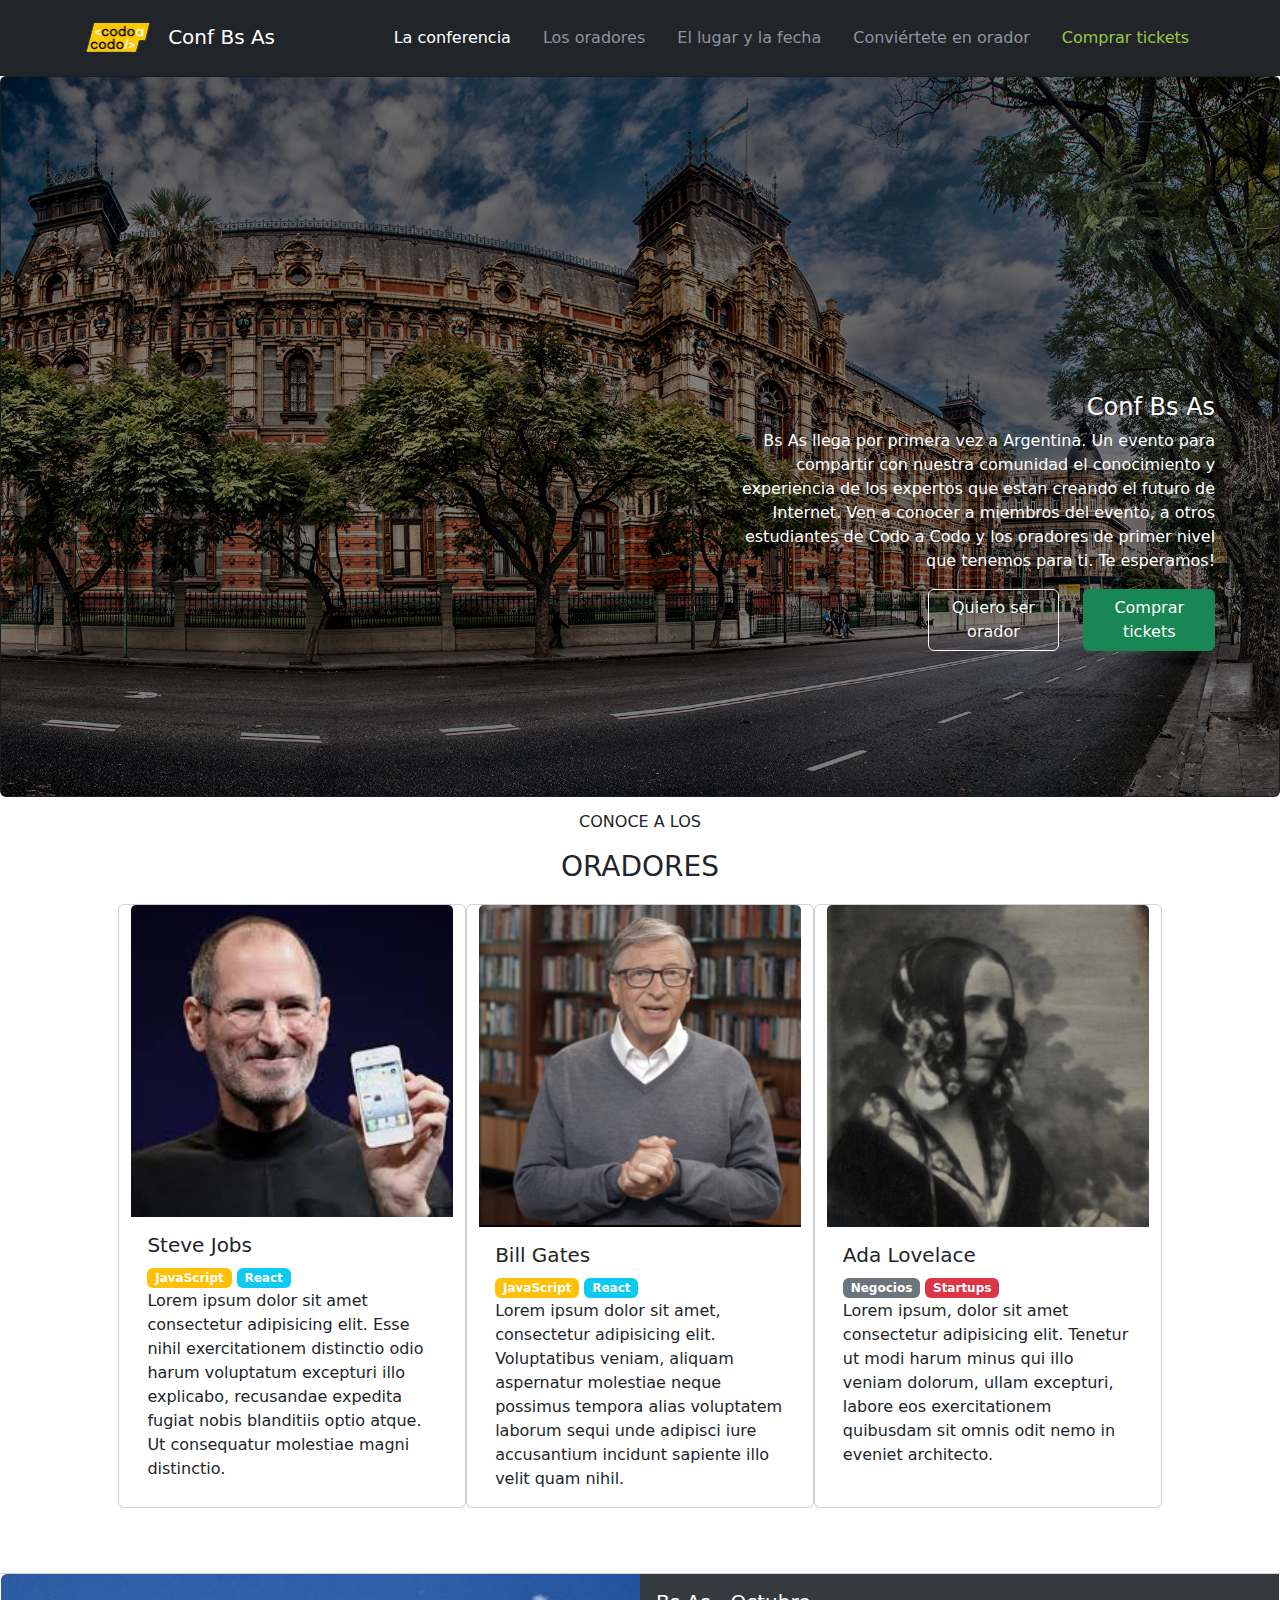
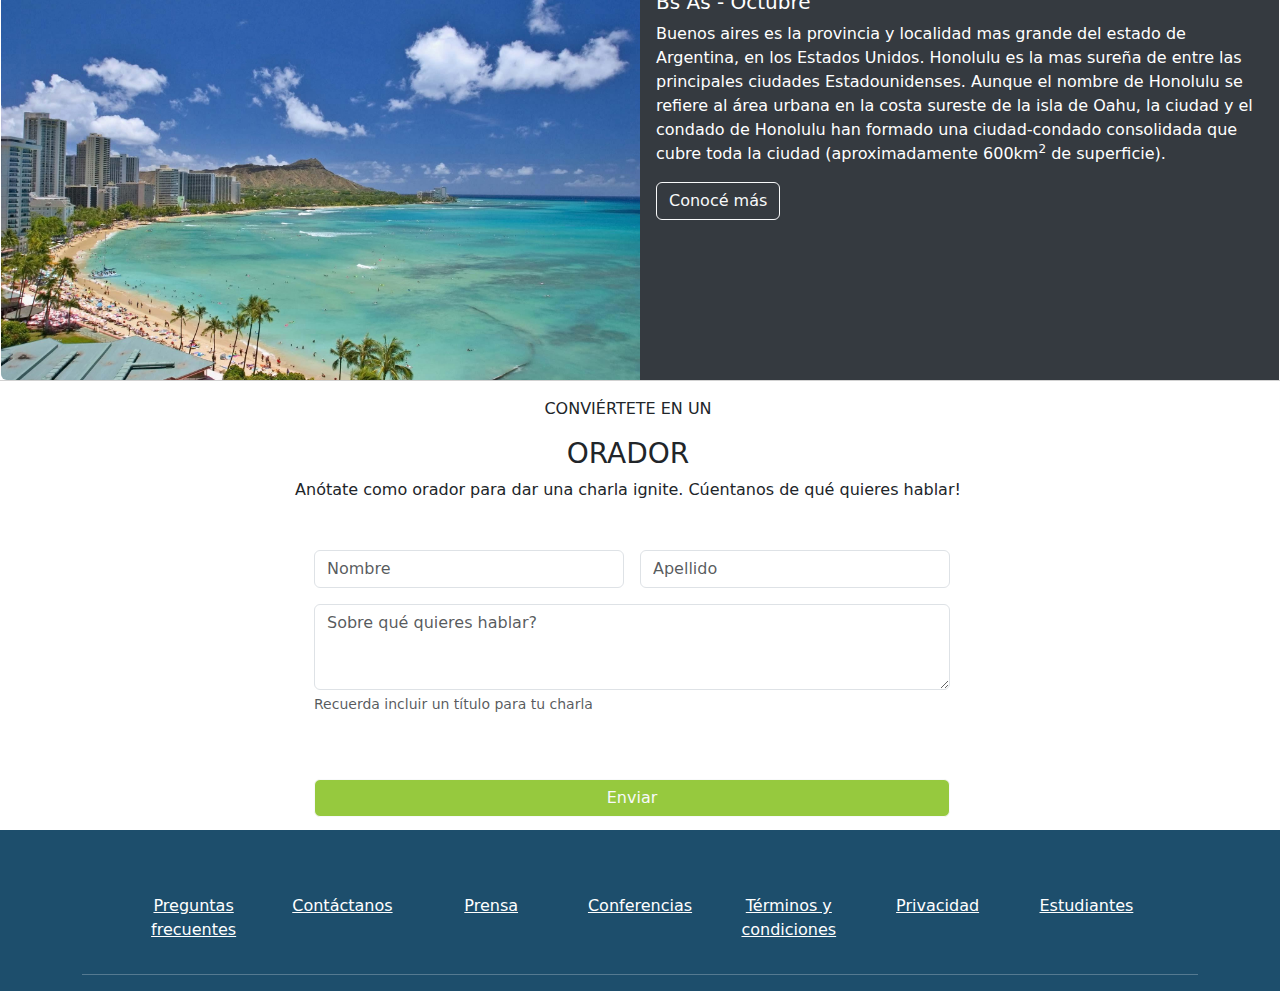
==== commit ac4e33ea: "ultimo cambio" ====
--- a/index.html
+++ b/index.html
@@ -112,11 +112,10 @@
             <div id="emailHelp" class="form-text text-lg-start">Recuerda incluir un título para tu charla</div>
           </div>
         </div>
-        <div class="col-12 d-grid gap-2">
+        <div class="col-12 d-grid gap-2" style="padding-bottom: 2%">
           <button type="submit" class="btn btn-primary btn-outline-light" style="background-color: #96c93e;">Enviar</button>
         </div>
       </form>
-
 
     <footer class="text-center text-white" style="background-color: #1D4E6C">
       
